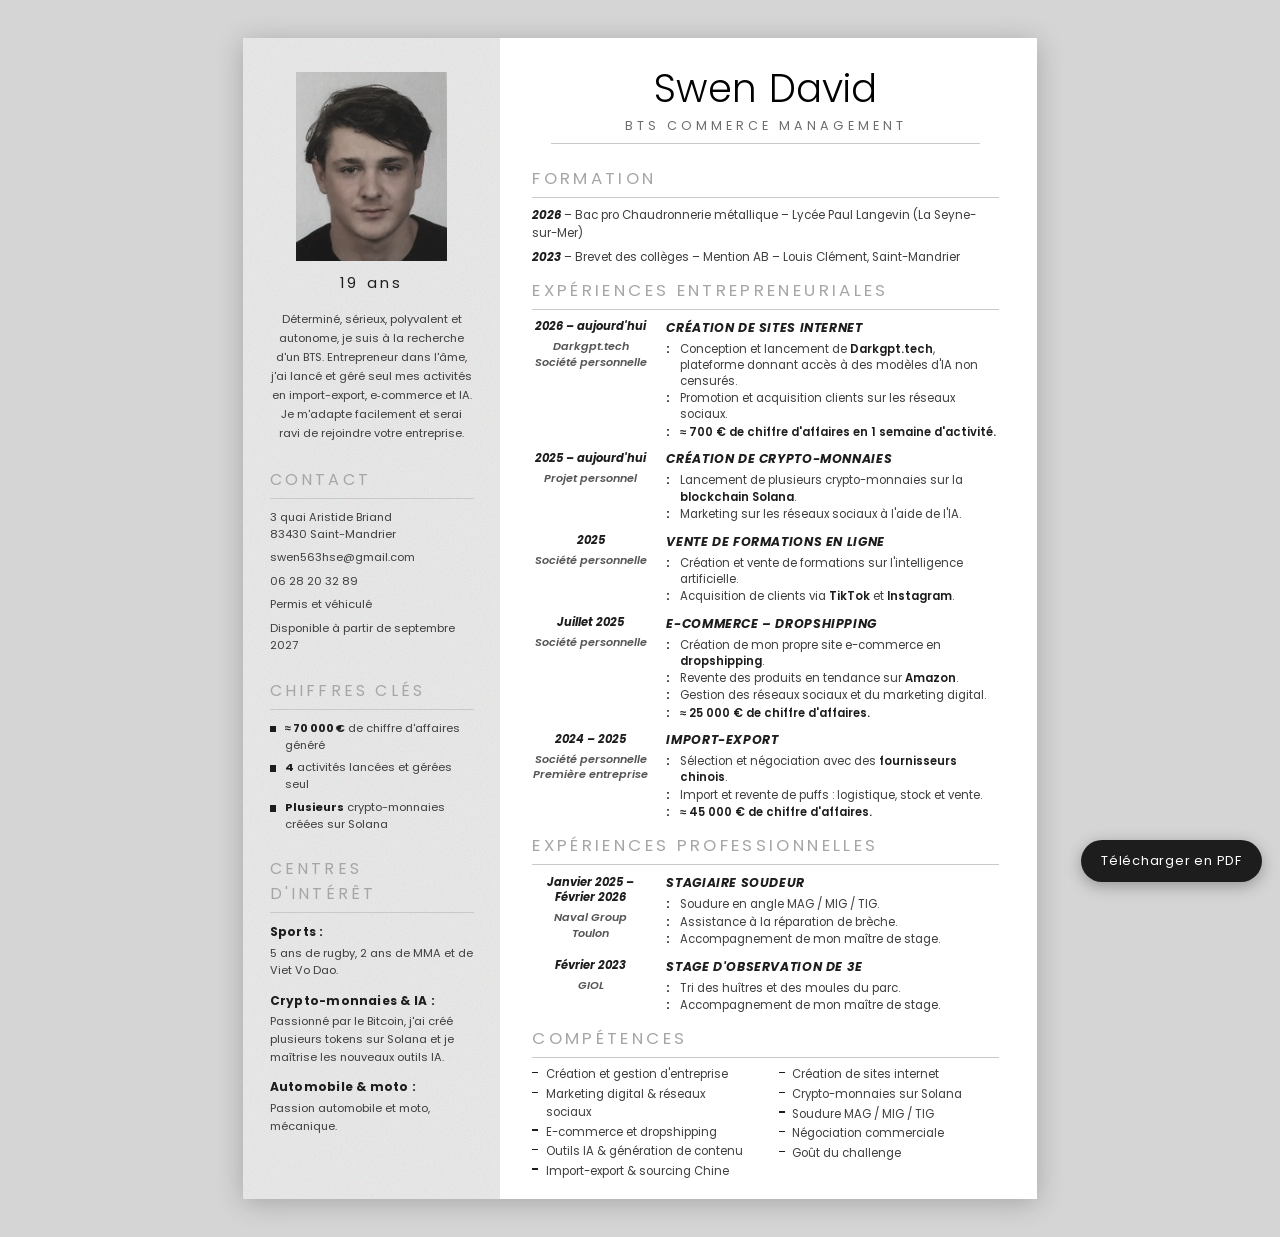
==== cv.html @ 86739243 "Add Swen David CV page (A4, single page, print-ready) Reprend la mise en page de l'ancien CV Canva :" ====
<!DOCTYPE html>
<html lang="fr">
<head>
<meta charset="UTF-8">
<meta name="viewport" content="width=device-width, initial-scale=1.0">
<title>Swen David — CV</title>
<meta name="description" content="CV de Swen David — entrepreneur : import-export, e-commerce, crypto-monnaies et IA. À la recherche d'un BTS Commerce Management.">
<link rel="stylesheet" href="assets/css/fonts.css">
<link rel="stylesheet" href="assets/css/cv.css">
</head>
<body>

<div class="page">

  <aside class="side">
    <img class="photo" src="images/swen-david.jpg" alt="Portrait de Swen David">
    <p class="age">19 ans</p>

    <p class="intro">
      Déterminé, sérieux, polyvalent et autonome, je suis à la recherche d'un BTS.
      Entrepreneur dans l'âme, j'ai lancé et géré seul mes activités en
      import-export, e&#8209;commerce et IA. Je m'adapte facilement et serai
      ravi de rejoindre votre entreprise.
    </p>

    <h2 class="side-title">Contact</h2>
    <ul class="contact">
      <li>3 quai Aristide Briand<br>83430 Saint-Mandrier</li>
      <li><a href="mailto:swen563hse@gmail.com">swen563hse@gmail.com</a></li>
      <li><a href="tel:+33628203289">06 28 20 32 89</a></li>
      <li>Permis et véhiculé</li>
      <li>Disponible à partir de septembre 2027</li>
    </ul>

    <h2 class="side-title">Chiffres clés</h2>
    <ul class="stats">
      <li><b>≈ 70 000 €</b> de chiffre d'affaires généré</li>
      <li><b>4</b> activités lancées et gérées seul</li>
      <li><b>Plusieurs</b> crypto-monnaies créées sur Solana</li>
    </ul>

    <h2 class="side-title">Centres d'intérêt</h2>
    <div class="interest">
      <h3>Sports :</h3>
      <p>5 ans de rugby, 2 ans de MMA et de Viet Vo Dao.</p>
    </div>
    <div class="interest">
      <h3>Crypto-monnaies &amp; IA :</h3>
      <p>Passionné par le Bitcoin, j'ai créé plusieurs tokens sur Solana et je
         maîtrise les nouveaux outils IA.</p>
    </div>
    <div class="interest">
      <h3>Automobile &amp; moto :</h3>
      <p>Passion automobile et moto, mécanique.</p>
    </div>
  </aside>

  <main class="main">

    <h1>Swen David</h1>
    <p class="subtitle">BTS Commerce Management</p>

    <section class="block">
      <h2 class="sec">Formation</h2>
      <div class="edu">
        <p><b>2026</b> – Bac pro Chaudronnerie métallique – Lycée Paul Langevin (La Seyne-sur-Mer)</p>
        <p><b>2023</b> – Brevet des collèges – Mention AB – Louis Clément, Saint-Mandrier</p>
      </div>
    </section>

    <section class="block">
      <h2 class="sec">Expériences entrepreneuriales</h2>

      <article class="xp">
        <div class="when">
          <span class="date">2026 – aujourd'hui</span>
          <span class="org">Darkgpt.tech<br>Société personnelle</span>
        </div>
        <div class="what">
          <h3>Création de sites internet</h3>
          <ul>
            <li>Conception et lancement de <b>Darkgpt.tech</b>, plateforme donnant accès à des modèles d'IA non censurés.</li>
            <li>Promotion et acquisition clients sur les réseaux sociaux.</li>
            <li class="ca">≈ 700 € de chiffre d'affaires en 1 semaine d'activité.</li>
          </ul>
        </div>
      </article>

      <article class="xp">
        <div class="when">
          <span class="date">2025 – aujourd'hui</span>
          <span class="org">Projet personnel</span>
        </div>
        <div class="what">
          <h3>Création de crypto-monnaies</h3>
          <ul>
            <li>Lancement de plusieurs crypto-monnaies sur la <b>blockchain Solana</b>.</li>
            <li>Marketing sur les réseaux sociaux à l'aide de l'IA.</li>
          </ul>
        </div>
      </article>

      <article class="xp">
        <div class="when">
          <span class="date">2025</span>
          <span class="org">Société personnelle</span>
        </div>
        <div class="what">
          <h3>Vente de formations en ligne</h3>
          <ul>
            <li>Création et vente de formations sur l'intelligence artificielle.</li>
            <li>Acquisition de clients via <b>TikTok</b> et <b>Instagram</b>.</li>
          </ul>
        </div>
      </article>

      <article class="xp">
        <div class="when">
          <span class="date">Juillet 2025</span>
          <span class="org">Société personnelle</span>
        </div>
        <div class="what">
          <h3>E-commerce – Dropshipping</h3>
          <ul>
            <li>Création de mon propre site e-commerce en <b>dropshipping</b>.</li>
            <li>Revente des produits en tendance sur <b>Amazon</b>.</li>
            <li>Gestion des réseaux sociaux et du marketing digital.</li>
            <li class="ca">≈ 25 000 € de chiffre d'affaires.</li>
          </ul>
        </div>
      </article>

      <article class="xp">
        <div class="when">
          <span class="date">2024 – 2025</span>
          <span class="org">Société personnelle<br>Première entreprise</span>
        </div>
        <div class="what">
          <h3>Import-export</h3>
          <ul>
            <li>Sélection et négociation avec des <b>fournisseurs chinois</b>.</li>
            <li>Import et revente de puffs : logistique, stock et vente.</li>
            <li class="ca">≈ 45 000 € de chiffre d'affaires.</li>
          </ul>
        </div>
      </article>
    </section>

    <section class="block">
      <h2 class="sec">Expériences professionnelles</h2>

      <article class="xp">
        <div class="when">
          <span class="date">Janvier 2025 –<br>Février 2026</span>
          <span class="org">Naval Group<br>Toulon</span>
        </div>
        <div class="what">
          <h3>Stagiaire soudeur</h3>
          <ul>
            <li>Soudure en angle MAG / MIG / TIG.</li>
            <li>Assistance à la réparation de brèche.</li>
            <li>Accompagnement de mon maître de stage.</li>
          </ul>
        </div>
      </article>

      <article class="xp">
        <div class="when">
          <span class="date">Février 2023</span>
          <span class="org">GIOL</span>
        </div>
        <div class="what">
          <h3>Stage d'observation de 3e</h3>
          <ul>
            <li>Tri des huîtres et des moules du parc.</li>
            <li>Accompagnement de mon maître de stage.</li>
          </ul>
        </div>
      </article>
    </section>

    <section class="block block-last">
      <h2 class="sec">Compétences</h2>
      <ul class="skills">
        <li>Création et gestion d'entreprise</li>
        <li>Marketing digital &amp; réseaux sociaux</li>
        <li>E-commerce et dropshipping</li>
        <li>Outils IA &amp; génération de contenu</li>
        <li>Import-export &amp; sourcing Chine</li>
        <li>Création de sites internet</li>
        <li>Crypto-monnaies sur Solana</li>
        <li>Soudure MAG / MIG / TIG</li>
        <li>Négociation commerciale</li>
        <li>Goût du challenge</li>
      </ul>
    </section>

  </main>
</div>

<button class="print-btn" onclick="window.print()">Télécharger en PDF</button>

</body>
</html>
---- assets/css/fonts.css ----
/* Poppins — Google Fonts (SIL Open Font License 1.1), auto-hébergée */

/* latin-ext */
@font-face {
  font-family: 'Poppins';
  font-style: italic;
  font-weight: 400;
  font-display: swap;
  src: url(../fonts/poppins-400-italic-latin-ext.woff2) format('woff2');
  unicode-range: U+0100-02BA, U+02BD-02C5, U+02C7-02CC, U+02CE-02D7, U+02DD-02FF, U+0304, U+0308, U+0329, U+1D00-1DBF, U+1E00-1E9F, U+1EF2-1EFF, U+2020, U+20A0-20AB, U+20AD-20C0, U+2113, U+2C60-2C7F, U+A720-A7FF;
}

/* latin */
@font-face {
  font-family: 'Poppins';
  font-style: italic;
  font-weight: 400;
  font-display: swap;
  src: url(../fonts/poppins-400-italic-latin.woff2) format('woff2');
  unicode-range: U+0000-00FF, U+0131, U+0152-0153, U+02BB-02BC, U+02C6, U+02DA, U+02DC, U+0304, U+0308, U+0329, U+2000-206F, U+20AC, U+2122, U+2191, U+2193, U+2212, U+2215, U+FEFF, U+FFFD;
}

/* latin-ext */
@font-face {
  font-family: 'Poppins';
  font-style: italic;
  font-weight: 600;
  font-display: swap;
  src: url(../fonts/poppins-600-italic-latin-ext.woff2) format('woff2');
  unicode-range: U+0100-02BA, U+02BD-02C5, U+02C7-02CC, U+02CE-02D7, U+02DD-02FF, U+0304, U+0308, U+0329, U+1D00-1DBF, U+1E00-1E9F, U+1EF2-1EFF, U+2020, U+20A0-20AB, U+20AD-20C0, U+2113, U+2C60-2C7F, U+A720-A7FF;
}

/* latin */
@font-face {
  font-family: 'Poppins';
  font-style: italic;
  font-weight: 600;
  font-display: swap;
  src: url(../fonts/poppins-600-italic-latin.woff2) format('woff2');
  unicode-range: U+0000-00FF, U+0131, U+0152-0153, U+02BB-02BC, U+02C6, U+02DA, U+02DC, U+0304, U+0308, U+0329, U+2000-206F, U+20AC, U+2122, U+2191, U+2193, U+2212, U+2215, U+FEFF, U+FFFD;
}

/* latin-ext */
@font-face {
  font-family: 'Poppins';
  font-style: italic;
  font-weight: 700;
  font-display: swap;
  src: url(../fonts/poppins-700-italic-latin-ext.woff2) format('woff2');
  unicode-range: U+0100-02BA, U+02BD-02C5, U+02C7-02CC, U+02CE-02D7, U+02DD-02FF, U+0304, U+0308, U+0329, U+1D00-1DBF, U+1E00-1E9F, U+1EF2-1EFF, U+2020, U+20A0-20AB, U+20AD-20C0, U+2113, U+2C60-2C7F, U+A720-A7FF;
}

/* latin */
@font-face {
  font-family: 'Poppins';
  font-style: italic;
  font-weight: 700;
  font-display: swap;
  src: url(../fonts/poppins-700-italic-latin.woff2) format('woff2');
  unicode-range: U+0000-00FF, U+0131, U+0152-0153, U+02BB-02BC, U+02C6, U+02DA, U+02DC, U+0304, U+0308, U+0329, U+2000-206F, U+20AC, U+2122, U+2191, U+2193, U+2212, U+2215, U+FEFF, U+FFFD;
}

/* latin-ext */
@font-face {
  font-family: 'Poppins';
  font-style: normal;
  font-weight: 300;
  font-display: swap;
  src: url(../fonts/poppins-300-latin-ext.woff2) format('woff2');
  unicode-range: U+0100-02BA, U+02BD-02C5, U+02C7-02CC, U+02CE-02D7, U+02DD-02FF, U+0304, U+0308, U+0329, U+1D00-1DBF, U+1E00-1E9F, U+1EF2-1EFF, U+2020, U+20A0-20AB, U+20AD-20C0, U+2113, U+2C60-2C7F, U+A720-A7FF;
}

/* latin */
@font-face {
  font-family: 'Poppins';
  font-style: normal;
  font-weight: 300;
  font-display: swap;
  src: url(../fonts/poppins-300-latin.woff2) format('woff2');
  unicode-range: U+0000-00FF, U+0131, U+0152-0153, U+02BB-02BC, U+02C6, U+02DA, U+02DC, U+0304, U+0308, U+0329, U+2000-206F, U+20AC, U+2122, U+2191, U+2193, U+2212, U+2215, U+FEFF, U+FFFD;
}

/* latin-ext */
@font-face {
  font-family: 'Poppins';
  font-style: normal;
  font-weight: 400;
  font-display: swap;
  src: url(../fonts/poppins-400-latin-ext.woff2) format('woff2');
  unicode-range: U+0100-02BA, U+02BD-02C5, U+02C7-02CC, U+02CE-02D7, U+02DD-02FF, U+0304, U+0308, U+0329, U+1D00-1DBF, U+1E00-1E9F, U+1EF2-1EFF, U+2020, U+20A0-20AB, U+20AD-20C0, U+2113, U+2C60-2C7F, U+A720-A7FF;
}

/* latin */
@font-face {
  font-family: 'Poppins';
  font-style: normal;
  font-weight: 400;
  font-display: swap;
  src: url(../fonts/poppins-400-latin.woff2) format('woff2');
  unicode-range: U+0000-00FF, U+0131, U+0152-0153, U+02BB-02BC, U+02C6, U+02DA, U+02DC, U+0304, U+0308, U+0329, U+2000-206F, U+20AC, U+2122, U+2191, U+2193, U+2212, U+2215, U+FEFF, U+FFFD;
}

/* latin-ext */
@font-face {
  font-family: 'Poppins';
  font-style: normal;
  font-weight: 600;
  font-display: swap;
  src: url(../fonts/poppins-600-latin-ext.woff2) format('woff2');
  unicode-range: U+0100-02BA, U+02BD-02C5, U+02C7-02CC, U+02CE-02D7, U+02DD-02FF, U+0304, U+0308, U+0329, U+1D00-1DBF, U+1E00-1E9F, U+1EF2-1EFF, U+2020, U+20A0-20AB, U+20AD-20C0, U+2113, U+2C60-2C7F, U+A720-A7FF;
}

/* latin */
@font-face {
  font-family: 'Poppins';
  font-style: normal;
  font-weight: 600;
  font-display: swap;
  src: url(../fonts/poppins-600-latin.woff2) format('woff2');
  unicode-range: U+0000-00FF, U+0131, U+0152-0153, U+02BB-02BC, U+02C6, U+02DA, U+02DC, U+0304, U+0308, U+0329, U+2000-206F, U+20AC, U+2122, U+2191, U+2193, U+2212, U+2215, U+FEFF, U+FFFD;
}

/* latin-ext */
@font-face {
  font-family: 'Poppins';
  font-style: normal;
  font-weight: 700;
  font-display: swap;
  src: url(../fonts/poppins-700-latin-ext.woff2) format('woff2');
  unicode-range: U+0100-02BA, U+02BD-02C5, U+02C7-02CC, U+02CE-02D7, U+02DD-02FF, U+0304, U+0308, U+0329, U+1D00-1DBF, U+1E00-1E9F, U+1EF2-1EFF, U+2020, U+20A0-20AB, U+20AD-20C0, U+2113, U+2C60-2C7F, U+A720-A7FF;
}

/* latin */
@font-face {
  font-family: 'Poppins';
  font-style: normal;
  font-weight: 700;
  font-display: swap;
  src: url(../fonts/poppins-700-latin.woff2) format('woff2');
  unicode-range: U+0000-00FF, U+0131, U+0152-0153, U+02BB-02BC, U+02C6, U+02DA, U+02DC, U+0304, U+0308, U+0329, U+2000-206F, U+20AC, U+2122, U+2191, U+2193, U+2212, U+2215, U+FEFF, U+FFFD;
}
---- assets/css/cv.css ----
/* ============================================================
   CV — Swen David
   Reprise de la mise en page de l'ancien CV (2 colonnes,
   typographie géométrique, titres de sections espacés).
   Format A4 : impression / export PDF fidèles à l'écran.
   ============================================================ */

*, *::before, *::after { box-sizing: border-box; }

:root {
  --side-bg:   #e9e9e9;
  --ink:       #1d1d1d;
  --ink-soft:  #3f3f3f;
  --sec-grey:  #a6a6a6;
  --rule:      #c9c9c9;
  --side-w:    68mm;
}

html { -webkit-text-size-adjust: 100%; }

body {
  margin: 0;
  padding: 10mm 0;
  background: #d5d5d5;
  font-family: 'Poppins', 'Century Gothic', 'Questrial', 'Trebuchet MS', sans-serif;
  color: var(--ink-soft);
  font-size: 9pt;
  line-height: 1.55;
  -webkit-font-smoothing: antialiased;
}

/* ---------- feuille A4 ---------- */
.page {
  width: 210mm;
  min-height: 297mm;
  margin: 0 auto;
  display: flex;
  align-items: stretch;
  background: #fff;
  box-shadow: 0 4px 26px rgba(0,0,0,.22);
  overflow: hidden;
}

/* ---------- colonne de gauche ---------- */
.side {
  width: var(--side-w);
  flex: 0 0 var(--side-w);
  padding: 9mm 7mm 7mm;
  background-color: var(--side-bg);
  background-image: url("data:image/svg+xml,%3Csvg xmlns='http://www.w3.org/2000/svg' width='140' height='140'%3E%3Cfilter id='n'%3E%3CfeTurbulence type='fractalNoise' baseFrequency='0.8' numOctaves='3'/%3E%3C/filter%3E%3Crect width='140' height='140' filter='url(%23n)' opacity='0.18'/%3E%3C/svg%3E");
}

.photo {
  display: block;
  width: 40mm;
  height: 50mm;
  object-fit: cover;
  object-position: 50% 22%;
  margin: 0 auto;
  filter: grayscale(.55) contrast(1.03);
}

.age {
  margin: 3mm 0 0;
  text-align: center;
  font-size: 11pt;
  letter-spacing: .22em;
  color: var(--ink);
}

.intro {
  margin: 4mm 0 0;
  text-align: center;
  font-size: 8.4pt;
  line-height: 1.7;
  color: var(--ink-soft);
}

.side-title {
  margin: 6.5mm 0 2.5mm;
  font-size: 12pt;
  font-weight: 400;
  letter-spacing: .2em;
  text-transform: uppercase;
  color: var(--sec-grey);
  border-bottom: .35mm solid var(--rule);
  padding-bottom: 1.5mm;
}

.contact,
.stats {
  margin: 0;
  padding: 0;
  list-style: none;
  font-size: 8.4pt;
}
.contact li,
.stats li { margin-bottom: 1.6mm; }
.contact a { color: inherit; text-decoration: none; word-break: break-word; }

.stats li {
  padding-left: 4mm;
  position: relative;
  line-height: 1.5;
}
.stats li::before {
  content: "";
  position: absolute;
  left: 0;
  top: 1.6mm;
  width: 1.7mm;
  height: 1.7mm;
  background: var(--ink);
}
.stats b { color: var(--ink); font-weight: 700; }

.interest { margin-bottom: 3mm; }
.interest h3 {
  margin: 0 0 .8mm;
  font-size: 9pt;
  font-weight: 700;
  color: var(--ink);
  letter-spacing: .02em;
}
.interest p { margin: 0; font-size: 8.4pt; line-height: 1.6; }

/* ---------- colonne de droite ---------- */
.main {
  flex: 1 1 auto;
  min-width: 0;
  padding: 8mm 10mm 5mm 8.5mm;
}

h1 {
  margin: 0;
  text-align: center;
  font-size: 29pt;
  font-weight: 300;
  letter-spacing: .005em;
  line-height: 1.1;
  color: #000;
}

.subtitle {
  margin: 1.5mm auto 5.5mm;
  padding-bottom: 2mm;
  max-width: 92%;
  text-align: center;
  font-size: 9.5pt;
  font-weight: 400;
  letter-spacing: .32em;
  text-transform: uppercase;
  color: #6d6d6d;
  border-bottom: .35mm solid var(--rule);
}

.block { margin-bottom: 2.9mm; }
.block-last { margin-bottom: 0; }

.sec {
  margin: 0 0 2.2mm;
  font-size: 12.6pt;
  font-weight: 400;
  letter-spacing: .2em;
  text-transform: uppercase;
  color: var(--sec-grey);
  border-bottom: .35mm solid var(--rule);
  padding-bottom: 1.5mm;
}

.edu p { margin: 0 0 1.4mm; font-size: 8.8pt; }
.edu b { color: var(--ink); font-weight: 700; font-style: italic; }

/* --- une expérience --- */
.xp {
  display: grid;
  grid-template-columns: 31mm 1fr;
  gap: 0 4.5mm;
  margin-bottom: 2.2mm;
  break-inside: avoid;
  page-break-inside: avoid;
}

.when { text-align: center; padding-top: .4mm; }
.date {
  display: block;
  font-size: 8.6pt;
  font-weight: 700;
  font-style: italic;
  color: var(--ink);
  line-height: 1.35;
}
.org {
  display: block;
  margin-top: 1.2mm;
  font-size: 8.4pt;
  font-weight: 600;
  font-style: italic;
  color: #565656;
  line-height: 1.35;
}

.what h3 {
  margin: 0 0 1mm;
  font-size: 9.3pt;
  font-weight: 700;
  font-style: italic;
  letter-spacing: .05em;
  text-transform: uppercase;
  color: var(--ink);
}
.what ul { margin: 0; padding: 0; list-style: none; }
.what li {
  position: relative;
  padding-left: 3.6mm;
  margin-bottom: .35mm;
  font-size: 8.6pt;
  line-height: 1.4;
}
.what li::before {
  content: ":";
  position: absolute;
  left: 0;
  font-weight: 700;
  color: var(--ink);
}
.what li b { color: var(--ink); font-weight: 600; }
.what li.ca { font-weight: 600; color: var(--ink); }

/* --- compétences --- */
.skills {
  margin: 0;
  padding: 0;
  list-style: none;
  columns: 2;
  column-gap: 7mm;
  font-size: 8.6pt;
}
.skills li {
  break-inside: avoid;
  margin-bottom: .5mm;
  padding-left: 3.6mm;
  position: relative;
}
.skills li::before {
  content: "";
  position: absolute;
  left: 0;
  top: 1.5mm;
  width: 1.6mm;
  height: .35mm;
  background: var(--ink);
}

/* ---------- bouton PDF (écran uniquement) ---------- */
.print-btn {
  position: fixed;
  right: 18px;
  bottom: 18px;
  z-index: 10;
  padding: 11px 20px;
  border: 0;
  border-radius: 999px;
  background: #1d1d1d;
  color: #fff;
  font-family: inherit;
  font-size: 13px;
  letter-spacing: .06em;
  cursor: pointer;
  box-shadow: 0 4px 16px rgba(0,0,0,.3);
}
.print-btn:hover { background: #000; }

/* ---------- adaptation écran étroit ---------- */
@media screen and (max-width: 830px) { .page { zoom: .92; } }
@media screen and (max-width: 780px) { .page { zoom: .84; } }
@media screen and (max-width: 700px) { .page { zoom: .74; } }
@media screen and (max-width: 620px) { .page { zoom: .64; } }
@media screen and (max-width: 540px) { .page { zoom: .56; } }
@media screen and (max-width: 470px) { .page { zoom: .48; } }
@media screen and (max-width: 400px) { .page { zoom: .42; } }
@media screen and (max-width: 830px) {
  body { padding: 0; background: #fff; }
  .page { box-shadow: none; }
}

/* ---------- impression / PDF ---------- */
@page { size: A4; margin: 0; }

@media print {
  html, body { background: #fff; }
  body { padding: 0; }
  .page {
    width: 210mm;
    min-height: 297mm;
    box-shadow: none;
    margin: 0;
    zoom: 1;
  }
  .side {
    -webkit-print-color-adjust: exact;
    print-color-adjust: exact;
  }
  .print-btn { display: none; }
}
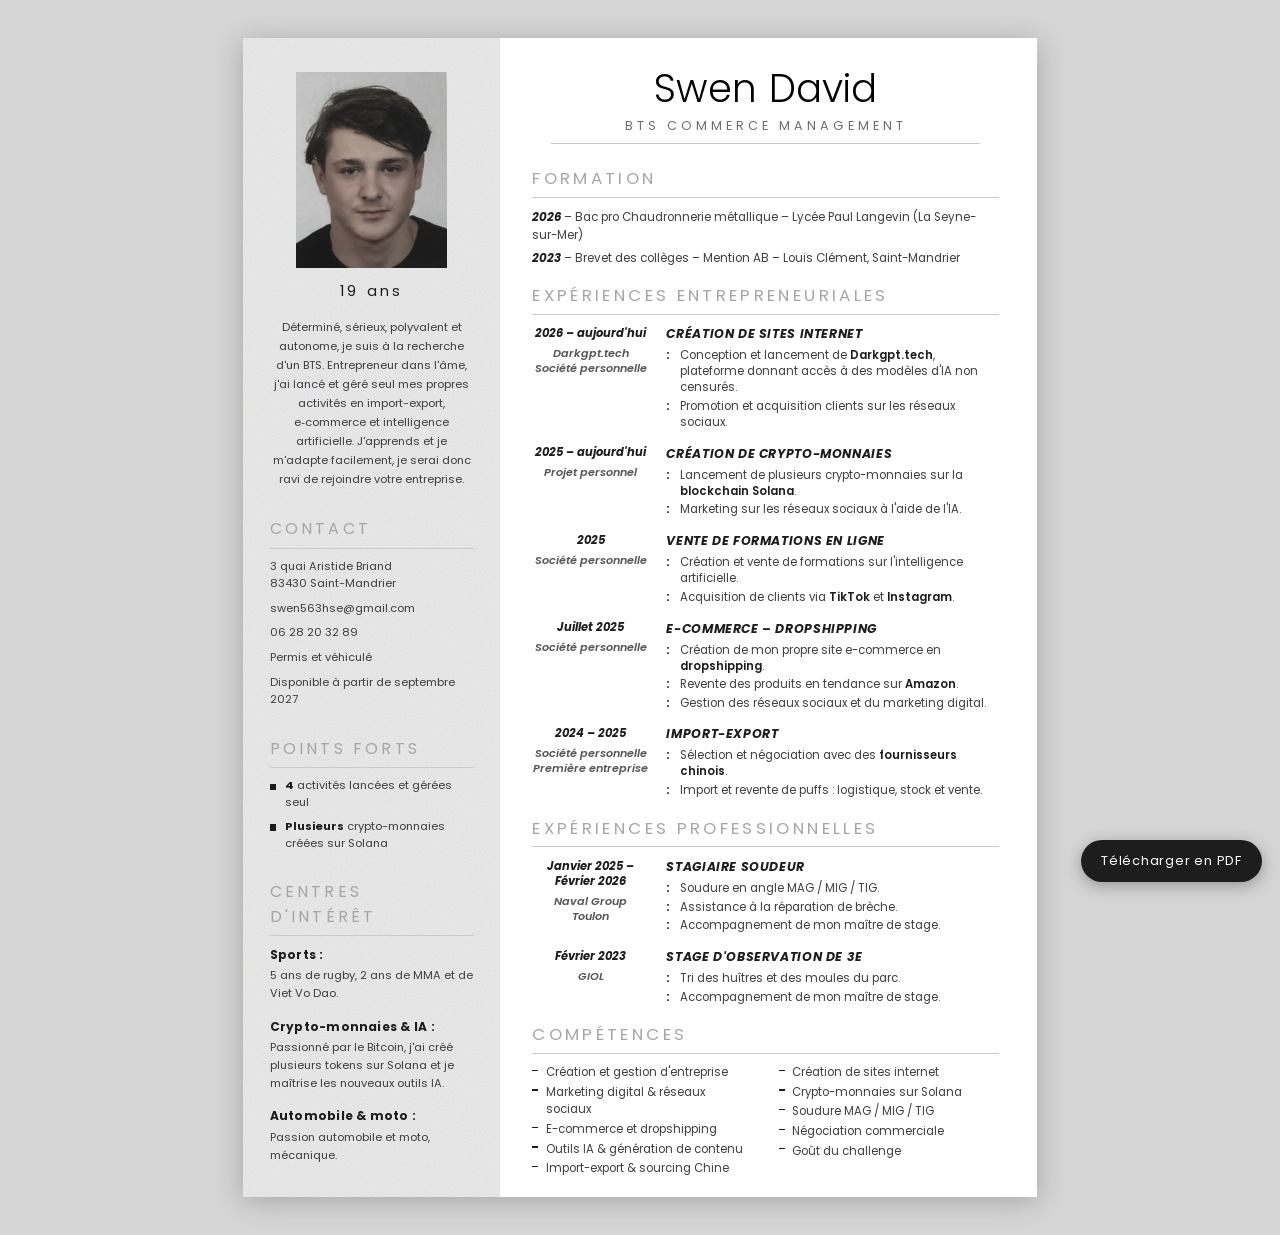
==== commit e6a39f7c: "Retirer les montants de chiffre d'affaires du CV - suppression des 3 lignes de CA (Darkgpt.tech, e-c" ====
--- a/cv.html
+++ b/cv.html
@@ -18,9 +18,9 @@
 
     <p class="intro">
       Déterminé, sérieux, polyvalent et autonome, je suis à la recherche d'un BTS.
-      Entrepreneur dans l'âme, j'ai lancé et géré seul mes activités en
-      import-export, e&#8209;commerce et IA. Je m'adapte facilement et serai
-      ravi de rejoindre votre entreprise.
+      Entrepreneur dans l'âme, j'ai lancé et géré seul mes propres activités en
+      import-export, e&#8209;commerce et intelligence artificielle. J'apprends et je
+      m'adapte facilement, je serai donc ravi de rejoindre votre entreprise.
     </p>
 
     <h2 class="side-title">Contact</h2>
@@ -32,9 +32,8 @@
       <li>Disponible à partir de septembre 2027</li>
     </ul>
 
-    <h2 class="side-title">Chiffres clés</h2>
+    <h2 class="side-title">Points forts</h2>
     <ul class="stats">
-      <li><b>≈ 70 000 €</b> de chiffre d'affaires généré</li>
       <li><b>4</b> activités lancées et gérées seul</li>
       <li><b>Plusieurs</b> crypto-monnaies créées sur Solana</li>
     </ul>
@@ -81,7 +80,6 @@
           <ul>
             <li>Conception et lancement de <b>Darkgpt.tech</b>, plateforme donnant accès à des modèles d'IA non censurés.</li>
             <li>Promotion et acquisition clients sur les réseaux sociaux.</li>
-            <li class="ca">≈ 700 € de chiffre d'affaires en 1 semaine d'activité.</li>
           </ul>
         </div>
       </article>
@@ -125,7 +123,6 @@
             <li>Création de mon propre site e-commerce en <b>dropshipping</b>.</li>
             <li>Revente des produits en tendance sur <b>Amazon</b>.</li>
             <li>Gestion des réseaux sociaux et du marketing digital.</li>
-            <li class="ca">≈ 25 000 € de chiffre d'affaires.</li>
           </ul>
         </div>
       </article>
@@ -140,7 +137,6 @@
           <ul>
             <li>Sélection et négociation avec des <b>fournisseurs chinois</b>.</li>
             <li>Import et revente de puffs : logistique, stock et vente.</li>
-            <li class="ca">≈ 45 000 € de chiffre d'affaires.</li>
           </ul>
         </div>
       </article>
--- a/assets/css/cv.css
+++ b/assets/css/cv.css
@@ -45,7 +45,7 @@
 .side {
   width: var(--side-w);
   flex: 0 0 var(--side-w);
-  padding: 9mm 7mm 7mm;
+  padding: 9mm 7mm 8mm;
   background-color: var(--side-bg);
   background-image: url("data:image/svg+xml,%3Csvg xmlns='http://www.w3.org/2000/svg' width='140' height='140'%3E%3Cfilter id='n'%3E%3CfeTurbulence type='fractalNoise' baseFrequency='0.8' numOctaves='3'/%3E%3C/filter%3E%3Crect width='140' height='140' filter='url(%23n)' opacity='0.18'/%3E%3C/svg%3E");
 }
@@ -53,7 +53,7 @@
 .photo {
   display: block;
   width: 40mm;
-  height: 50mm;
+  height: 52mm;
   object-fit: cover;
   object-position: 50% 22%;
   margin: 0 auto;
@@ -77,7 +77,7 @@
 }
 
 .side-title {
-  margin: 6.5mm 0 2.5mm;
+  margin: 7.5mm 0 2.5mm;
   font-size: 12pt;
   font-weight: 400;
   letter-spacing: .2em;
@@ -95,7 +95,7 @@
   font-size: 8.4pt;
 }
 .contact li,
-.stats li { margin-bottom: 1.6mm; }
+.stats li { margin-bottom: 1.9mm; }
 .contact a { color: inherit; text-decoration: none; word-break: break-word; }
 
 .stats li {
@@ -114,7 +114,8 @@
 }
 .stats b { color: var(--ink); font-weight: 700; }
 
-.interest { margin-bottom: 3mm; }
+.interest { margin-bottom: 3.8mm; }
+.interest:last-child { margin-bottom: 0; }
 .interest h3 {
   margin: 0 0 .8mm;
   font-size: 9pt;
@@ -154,11 +155,11 @@
   border-bottom: .35mm solid var(--rule);
 }
 
-.block { margin-bottom: 2.9mm; }
+.block { margin-bottom: 3.8mm; }
 .block-last { margin-bottom: 0; }
 
 .sec {
-  margin: 0 0 2.2mm;
+  margin: 0 0 2.6mm;
   font-size: 12.6pt;
   font-weight: 400;
   letter-spacing: .2em;
@@ -176,7 +177,7 @@
   display: grid;
   grid-template-columns: 31mm 1fr;
   gap: 0 4.5mm;
-  margin-bottom: 2.2mm;
+  margin-bottom: 3mm;
   break-inside: avoid;
   page-break-inside: avoid;
 }
@@ -213,7 +214,7 @@
 .what li {
   position: relative;
   padding-left: 3.6mm;
-  margin-bottom: .35mm;
+  margin-bottom: .65mm;
   font-size: 8.6pt;
   line-height: 1.4;
 }
@@ -225,7 +226,6 @@
   color: var(--ink);
 }
 .what li b { color: var(--ink); font-weight: 600; }
-.what li.ca { font-weight: 600; color: var(--ink); }
 
 /* --- compétences --- */
 .skills {
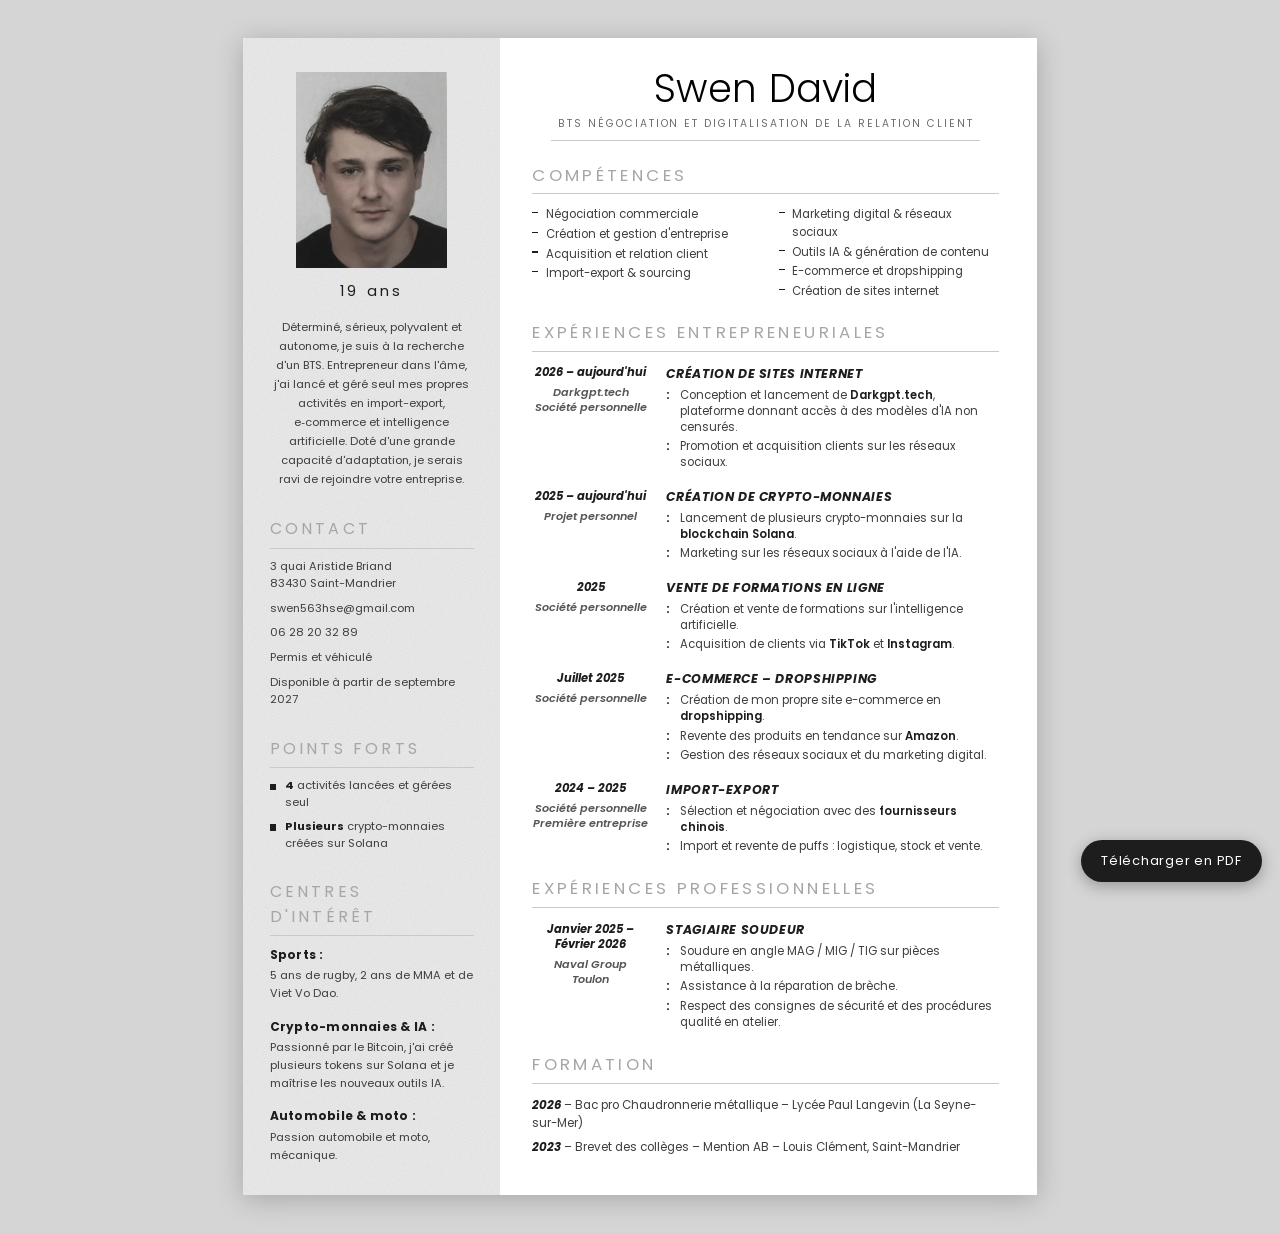
==== commit d04f5065: "Cibler le CV sur le BTS NDRC - sous-titre : BTS Négociation et Digitalisation de la Relation Client " ====
--- a/cv.html
+++ b/cv.html
@@ -4,7 +4,7 @@
 <meta charset="UTF-8">
 <meta name="viewport" content="width=device-width, initial-scale=1.0">
 <title>Swen David — CV</title>
-<meta name="description" content="CV de Swen David — entrepreneur : import-export, e-commerce, crypto-monnaies et IA. À la recherche d'un BTS Commerce Management.">
+<meta name="description" content="CV de Swen David — entrepreneur : import-export, e-commerce, crypto-monnaies et IA. À la recherche d'un BTS Négociation et Digitalisation de la Relation Client.">
 <link rel="stylesheet" href="assets/css/fonts.css">
 <link rel="stylesheet" href="assets/css/cv.css">
 </head>
@@ -19,8 +19,9 @@
     <p class="intro">
       Déterminé, sérieux, polyvalent et autonome, je suis à la recherche d'un BTS.
       Entrepreneur dans l'âme, j'ai lancé et géré seul mes propres activités en
-      import-export, e&#8209;commerce et intelligence artificielle. J'apprends et je
-      m'adapte facilement, je serai donc ravi de rejoindre votre entreprise.
+      import-export, e&#8209;commerce et intelligence artificielle.
+      Doté d'une grande capacité d'adaptation, je serais ravi de rejoindre
+      votre entreprise.
     </p>
 
     <h2 class="side-title">Contact</h2>
@@ -57,14 +58,20 @@
   <main class="main">
 
     <h1>Swen David</h1>
-    <p class="subtitle">BTS Commerce Management</p>
+    <p class="subtitle">BTS Négociation et Digitalisation de la Relation Client</p>
 
     <section class="block">
-      <h2 class="sec">Formation</h2>
-      <div class="edu">
-        <p><b>2026</b> – Bac pro Chaudronnerie métallique – Lycée Paul Langevin (La Seyne-sur-Mer)</p>
-        <p><b>2023</b> – Brevet des collèges – Mention AB – Louis Clément, Saint-Mandrier</p>
-      </div>
+      <h2 class="sec">Compétences</h2>
+      <ul class="skills">
+        <li>Négociation commerciale</li>
+        <li>Création et gestion d'entreprise</li>
+        <li>Acquisition et relation client</li>
+        <li>Import-export &amp; sourcing</li>
+        <li>Marketing digital &amp; réseaux sociaux</li>
+        <li>Outils IA &amp; génération de contenu</li>
+        <li>E-commerce et dropshipping</li>
+        <li>Création de sites internet</li>
+      </ul>
     </section>
 
     <section class="block">
@@ -153,42 +160,21 @@
         <div class="what">
           <h3>Stagiaire soudeur</h3>
           <ul>
-            <li>Soudure en angle MAG / MIG / TIG.</li>
+            <li>Soudure en angle MAG / MIG / TIG sur pièces métalliques.</li>
             <li>Assistance à la réparation de brèche.</li>
-            <li>Accompagnement de mon maître de stage.</li>
+            <li>Respect des consignes de sécurité et des procédures qualité en atelier.</li>
           </ul>
         </div>
       </article>
 
-      <article class="xp">
-        <div class="when">
-          <span class="date">Février 2023</span>
-          <span class="org">GIOL</span>
-        </div>
-        <div class="what">
-          <h3>Stage d'observation de 3e</h3>
-          <ul>
-            <li>Tri des huîtres et des moules du parc.</li>
-            <li>Accompagnement de mon maître de stage.</li>
-          </ul>
-        </div>
-      </article>
     </section>
 
     <section class="block block-last">
-      <h2 class="sec">Compétences</h2>
-      <ul class="skills">
-        <li>Création et gestion d'entreprise</li>
-        <li>Marketing digital &amp; réseaux sociaux</li>
-        <li>E-commerce et dropshipping</li>
-        <li>Outils IA &amp; génération de contenu</li>
-        <li>Import-export &amp; sourcing Chine</li>
-        <li>Création de sites internet</li>
-        <li>Crypto-monnaies sur Solana</li>
-        <li>Soudure MAG / MIG / TIG</li>
-        <li>Négociation commerciale</li>
-        <li>Goût du challenge</li>
-      </ul>
+      <h2 class="sec">Formation</h2>
+      <div class="edu">
+        <p><b>2026</b> – Bac pro Chaudronnerie métallique – Lycée Paul Langevin (La Seyne-sur-Mer)</p>
+        <p><b>2023</b> – Brevet des collèges – Mention AB – Louis Clément, Saint-Mandrier</p>
+      </div>
     </section>
 
   </main>
--- a/assets/css/cv.css
+++ b/assets/css/cv.css
@@ -147,19 +147,19 @@
   padding-bottom: 2mm;
   max-width: 92%;
   text-align: center;
-  font-size: 9.5pt;
+  font-size: 7.8pt;
   font-weight: 400;
-  letter-spacing: .32em;
+  letter-spacing: .19em;
   text-transform: uppercase;
   color: #6d6d6d;
   border-bottom: .35mm solid var(--rule);
 }
 
-.block { margin-bottom: 3.8mm; }
+.block { margin-bottom: 4.8mm; }
 .block-last { margin-bottom: 0; }
 
 .sec {
-  margin: 0 0 2.6mm;
+  margin: 0 0 3.2mm;
   font-size: 12.6pt;
   font-weight: 400;
   letter-spacing: .2em;
@@ -177,7 +177,7 @@
   display: grid;
   grid-template-columns: 31mm 1fr;
   gap: 0 4.5mm;
-  margin-bottom: 3mm;
+  margin-bottom: 3.6mm;
   break-inside: avoid;
   page-break-inside: avoid;
 }
@@ -214,7 +214,7 @@
 .what li {
   position: relative;
   padding-left: 3.6mm;
-  margin-bottom: .65mm;
+  margin-bottom: .85mm;
   font-size: 8.6pt;
   line-height: 1.4;
 }
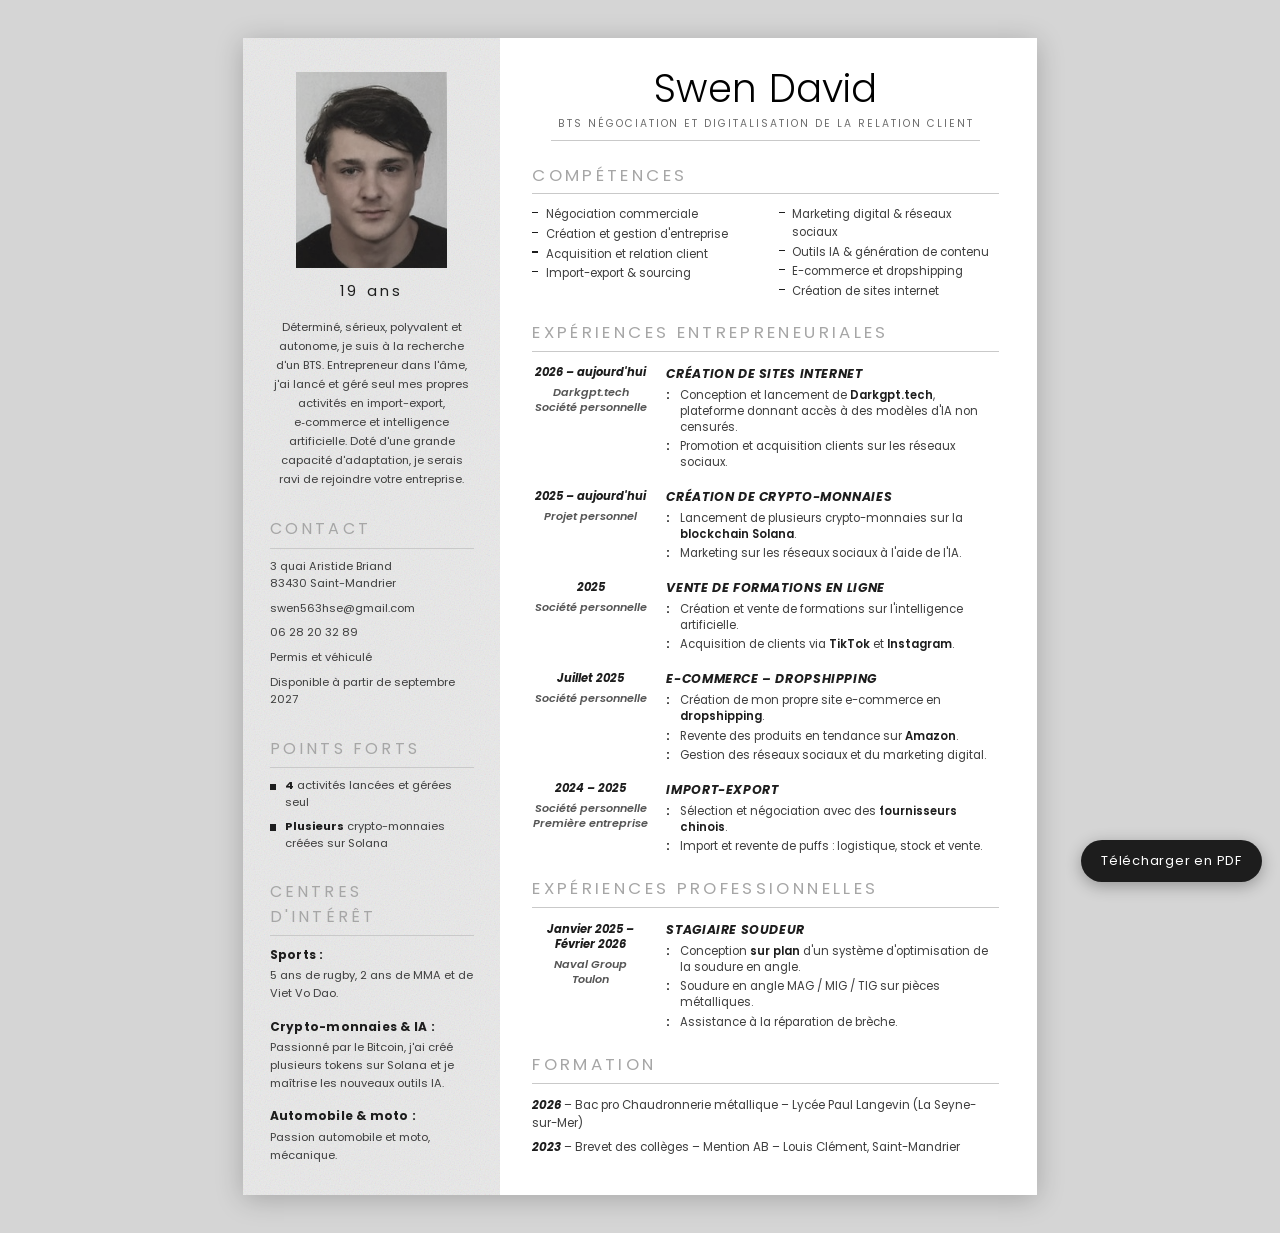
==== commit f78a6584: "Préciser la réalisation concrète du stage soudeur Remplace la ligne générique sur la sécurité par la" ====
--- a/cv.html
+++ b/cv.html
@@ -160,9 +160,9 @@
         <div class="what">
           <h3>Stagiaire soudeur</h3>
           <ul>
+            <li>Conception <b>sur plan</b> d'un système d'optimisation de la soudure en angle.</li>
             <li>Soudure en angle MAG / MIG / TIG sur pièces métalliques.</li>
             <li>Assistance à la réparation de brèche.</li>
-            <li>Respect des consignes de sécurité et des procédures qualité en atelier.</li>
           </ul>
         </div>
       </article>
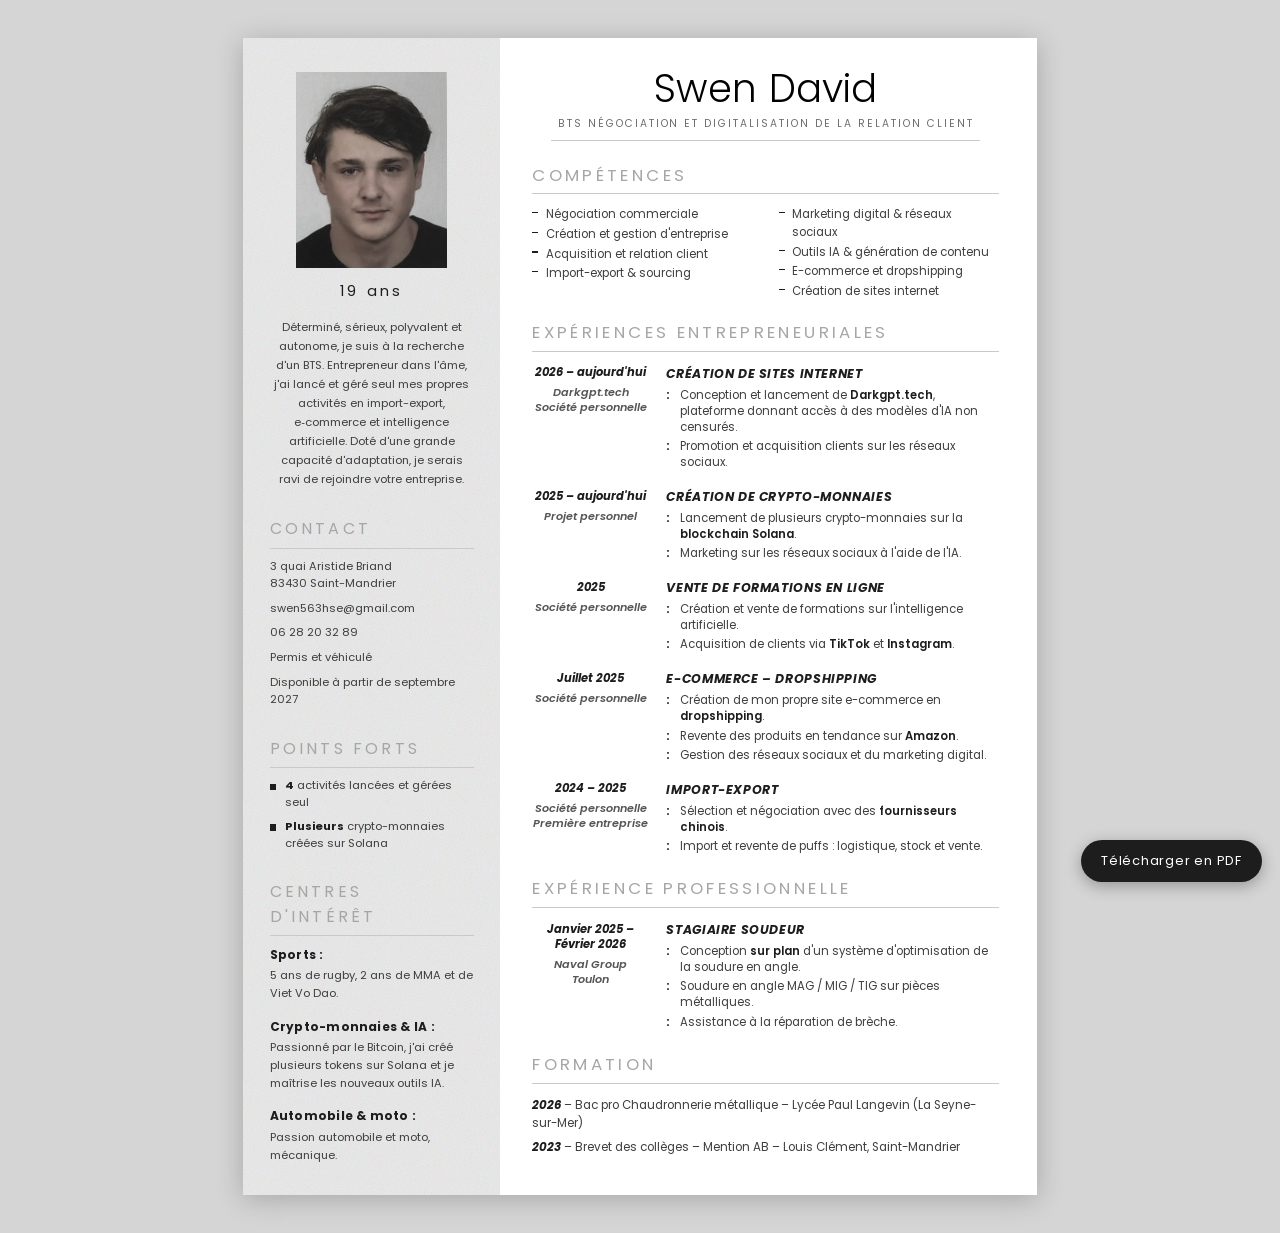
==== commit bfed034c: "Mettre au singulier le titre Expérience professionnelle La section ne contient plus qu'une seule ent" ====
--- a/cv.html
+++ b/cv.html
@@ -150,7 +150,7 @@
     </section>
 
     <section class="block">
-      <h2 class="sec">Expériences professionnelles</h2>
+      <h2 class="sec">Expérience professionnelle</h2>
 
       <article class="xp">
         <div class="when">
